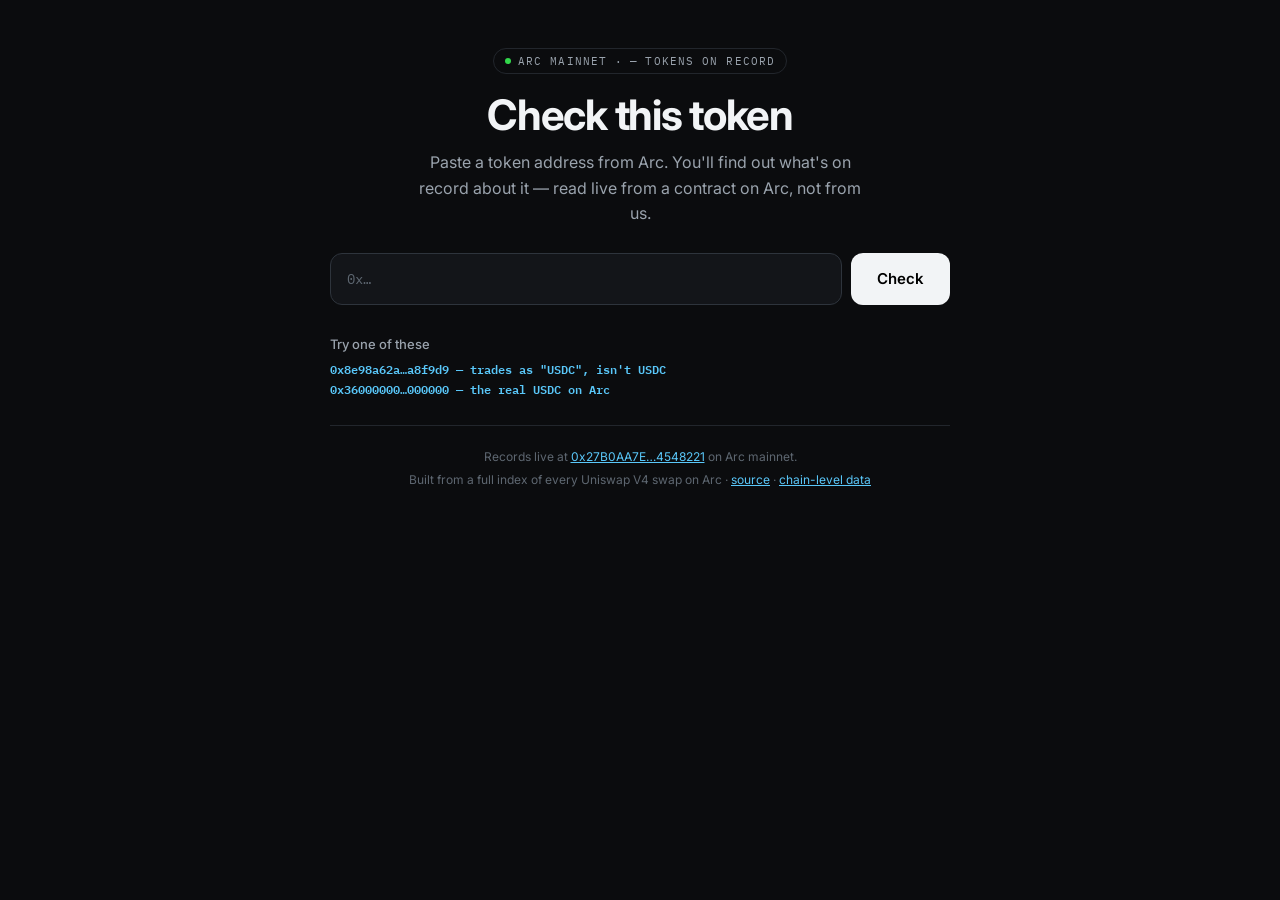
==== check/index.html @ 6b4c8bb5 "Add the checker as its own product, separate from the dashboard The dashboard is research: a census," ====
<!doctype html>
<html lang="en">
<head>
<meta charset="utf-8">
<meta name="viewport" content="width=device-width,initial-scale=1,viewport-fit=cover">
<title>Check This Token</title>
<meta name="description" content="Paste a token address from Arc. Find out what's on record about it before you trade.">
<link rel="preconnect" href="https://fonts.googleapis.com">
<link rel="preconnect" href="https://fonts.gstatic.com" crossorigin>
<link rel="stylesheet" href="https://fonts.googleapis.com/css2?family=Inter:wght@400;500;600;700&family=IBM+Plex+Mono:wght@400;500&display=swap">
<style>
  :root{
    --bg:#0b0c0e; --card:#131519; --line:#22262c; --edge:#2e343c;
    --ink:#f2f4f6; --dim:#9aa3ad; --faint:#5e6771;
    --red:#ff5f56; --amber:#ffb340; --green:#32d74b; --blue:#5ac8fa;
    --sans:Inter,system-ui,-apple-system,"Segoe UI",sans-serif;
    --mono:"IBM Plex Mono",ui-monospace,SFMono-Regular,Menlo,monospace;
  }
  *{box-sizing:border-box}
  html,body{margin:0;background:var(--bg);color:var(--ink);font-family:var(--sans)}
  body{min-height:100vh;padding:0 16px 64px;padding-top:calc(48px + env(safe-area-inset-top,0px));
       -webkit-font-smoothing:antialiased;display:flex;flex-direction:column;align-items:center}
  a{color:var(--blue)}

  .wrap{width:100%;max-width:620px;display:flex;flex-direction:column;gap:26px}

  header{text-align:center}
  .badge{display:inline-flex;align-items:center;gap:7px;font-family:var(--mono);font-size:11px;
         letter-spacing:.1em;color:var(--dim);border:1px solid var(--line);padding:5px 11px;border-radius:999px}
  .dot{width:6px;height:6px;border-radius:50%;background:var(--green)}
  h1{font-size:clamp(30px,7vw,42px);font-weight:700;letter-spacing:-.03em;margin:18px 0 0;line-height:1.1}
  .sub{color:var(--dim);font-size:16px;line-height:1.6;margin:12px auto 0;max-width:46ch}

  form{display:flex;gap:9px;flex-wrap:wrap}
  input{
    flex:1;min-width:0;background:var(--card);border:1px solid var(--edge);color:var(--ink);
    font-family:var(--mono);font-size:14px;padding:16px 16px;border-radius:12px;
  }
  input::placeholder{color:var(--faint)}
  input:focus{outline:none;border-color:var(--blue)}
  button{
    background:var(--ink);color:#000;border:0;font-family:var(--sans);font-weight:600;
    font-size:15px;padding:16px 26px;border-radius:12px;cursor:pointer;
  }
  button:hover{opacity:.88}
  button:disabled{opacity:.45;cursor:default}

  .out{display:none}
  .out.show{display:block}
  .card{background:var(--card);border:1px solid var(--line);border-radius:14px;padding:22px;
        border-left:4px solid var(--line)}
  .card.bad{border-left-color:var(--red)}
  .card.clean{border-left-color:var(--green)}
  .card.err{border-left-color:var(--amber)}
  .headline{font-size:21px;font-weight:700;letter-spacing:-.02em;display:flex;align-items:center;gap:10px}
  .card.bad .headline{color:var(--red)}
  .card.clean .headline{color:var(--green)}
  .card.err .headline{color:var(--amber)}
  ul{margin:16px 0 0;padding:0;list-style:none;display:flex;flex-direction:column;gap:10px}
  li{display:flex;gap:11px;font-size:15px;line-height:1.5}
  li::before{content:"";flex:none;width:6px;height:6px;border-radius:50%;background:var(--red);margin-top:8px}

  .facts{margin-top:18px;padding-top:16px;border-top:1px solid var(--line);
         display:grid;grid-template-columns:repeat(auto-fit,minmax(110px,1fr));gap:14px}
  .fact .v{font-family:var(--mono);font-size:17px;font-weight:500}
  .fact .k{font-size:11px;color:var(--faint);margin-top:3px}
  .note{margin-top:16px;font-size:13px;color:var(--faint);line-height:1.65}
  .addr{font-family:var(--mono);font-size:12px;color:var(--dim);word-break:break-all;margin-top:14px}

  .examples{font-size:13px;color:var(--faint);line-height:2}
  .examples b{color:var(--dim);font-weight:500;display:block;margin-bottom:2px}
  .ex{font-family:var(--mono);font-size:12px;color:var(--blue);cursor:pointer;background:none;
      border:0;padding:0;display:block;text-align:left}
  .ex:hover{text-decoration:underline}

  footer{font-size:12px;color:var(--faint);line-height:1.9;text-align:center;border-top:1px solid var(--line);padding-top:20px}
</style>
</head>
<body>
<div class="wrap">

  <header>
    <span class="badge"><span class="dot"></span> ARC MAINNET · <span id="cnt">…</span> TOKENS ON RECORD</span>
    <h1>Check this token</h1>
    <p class="sub">Paste a token address from Arc. You'll find out what's on record about it — read live from a contract on Arc, not from us.</p>
  </header>

  <form id="f">
    <input id="a" spellcheck="false" autocomplete="off" placeholder="0x…" aria-label="token address">
    <button id="go" type="submit">Check</button>
  </form>

  <div class="out" id="out"></div>

  <div class="examples">
    <b>Try one of these</b>
    <button class="ex" data-a="0x8e98a62a995a50eca9979bfa016f91bf36a8f9d9">0x8e98a62a…a8f9d9 — trades as "USDC", isn't USDC</button>
    <button class="ex" data-a="0x3600000000000000000000000000000000000000">0x36000000…000000 — the real USDC on Arc</button>
  </div>

  <footer>
    Records live at <a href="https://explorer.arc.io/address/0x27B0AA7E1824d4561c02363bf1c3Ac47e4548221" target="_blank" rel="noopener">0x27B0AA7E…4548221</a> on Arc mainnet.<br>
    Built from a full index of every Uniswap V4 swap on Arc ·
    <a href="https://github.com/Clintobi/arc-exit-liquidity" target="_blank" rel="noopener">source</a> ·
    <a href="https://arc-exit-liquidity.vercel.app" target="_blank" rel="noopener">chain-level data</a>
  </footer>
</div>

<script>
const RPC = "https://rpc.mainnet.arc.io";
const REGISTRY = "0x27B0AA7E1824d4561c02363bf1c3Ac47e4548221";
const SEL_RECORD = "0x617fba04";   // getRecord(address)
const SEL_COUNT  = "0x5d214e01";   // flaggedCount()

const pad = a => a.toLowerCase().replace(/^0x/,"").padStart(64,"0");
const words = h => (h.slice(2).match(/.{64}/g) || []);
const num = w => Number(BigInt("0x"+w));

async function call(data){
  const r = await fetch(RPC,{method:"POST",headers:{"content-type":"application/json"},
    body:JSON.stringify({jsonrpc:"2.0",id:1,method:"eth_call",params:[{to:REGISTRY,data},"latest"]})});
  const j = await r.json();
  if(j.error) throw new Error(j.error.message);
  return j.result;
}

// Worded as facts about the token, because that is what the registry holds.
const FINDINGS = [
  [1,  "It trades under the symbol “USDC”, but its contract is not USDC. On Arc, USDC is the gas token."],
  [2,  "The pool where most of its trading happens charges a fee of 50% or more. Selling out costs most of what you put in."],
  [4,  "Only one wallet has ever traded it. There is nobody else on the other side."],
  [8,  "A pool exists for it, but no trade has ever settled there."],
  [16, "Its fee is set per swap by a hook contract, so no fixed rate can be quoted in advance."],
];

const out = document.getElementById("out");

function render(html, kind){
  out.className = "out show";
  out.innerHTML = `<div class="card ${kind}">${html}</div>`;
}

async function check(addr){
  if(!/^0x[a-fA-F0-9]{40}$/.test(addr)){
    render(`<div class="headline">That isn't an address</div>
      <div class="note">A token address is 42 characters and starts with 0x.</div>`, "err");
    return;
  }
  render(`<div class="headline">Reading Arc…</div>`, "");
  try{
    const w = words(await call(SEL_RECORD + pad(addr)));
    const [flags, pools, traders, maxFee, blockSeen] = w.slice(0,5).map(num);

    if(!flags){
      render(`<div class="headline">Nothing on record</div>
        <div class="note">None of the checks in this registry fired for this token.
        That is not the same as safe — it means no symbol collision with USDC, no
        50%+ fee, and no single-wallet pool was found. Everything else is still on you.</div>
        <div class="addr">${addr}</div>`, "clean");
      return;
    }
    const hits = FINDINGS.filter(([b]) => flags & b).map(([,t]) => t);
    render(`
      <div class="headline">${hits.length} finding${hits.length>1?"s":""}</div>
      <ul>${hits.map(h => `<li>${h}</li>`).join("")}</ul>
      <div class="facts">
        <div class="fact"><div class="v">${pools.toLocaleString()}</div><div class="k">POOLS</div></div>
        <div class="fact"><div class="v">${traders.toLocaleString()}</div><div class="k">WALLETS EVER</div></div>
        <div class="fact"><div class="v">${(maxFee/1e4).toFixed(2)}%</div><div class="k">HIGHEST FEE</div></div>
        <div class="fact"><div class="v">${blockSeen.toLocaleString()}</div><div class="k">AS OF BLOCK</div></div>
      </div>
      <div class="note">These are statements of fact about the token and its pools, read from
      the registry on Arc. They are not an accusation, and the numbers are there so you can
      check them yourself.</div>
      <div class="addr">${addr}</div>`, "bad");
  }catch(e){
    render(`<div class="headline">Couldn't reach Arc</div>
      <div class="note">${String(e.message || e).slice(0,140)}</div>`, "err");
  }
}

document.getElementById("f").addEventListener("submit", e => {
  e.preventDefault();
  check(document.getElementById("a").value.trim());
});
document.querySelectorAll(".ex").forEach(b => b.addEventListener("click", () => {
  document.getElementById("a").value = b.dataset.a;
  check(b.dataset.a);
}));

call(SEL_COUNT)
  .then(r => document.getElementById("cnt").textContent = Number(BigInt(r)).toLocaleString())
  .catch(() => document.getElementById("cnt").textContent = "—");
</script>
</body>
</html>
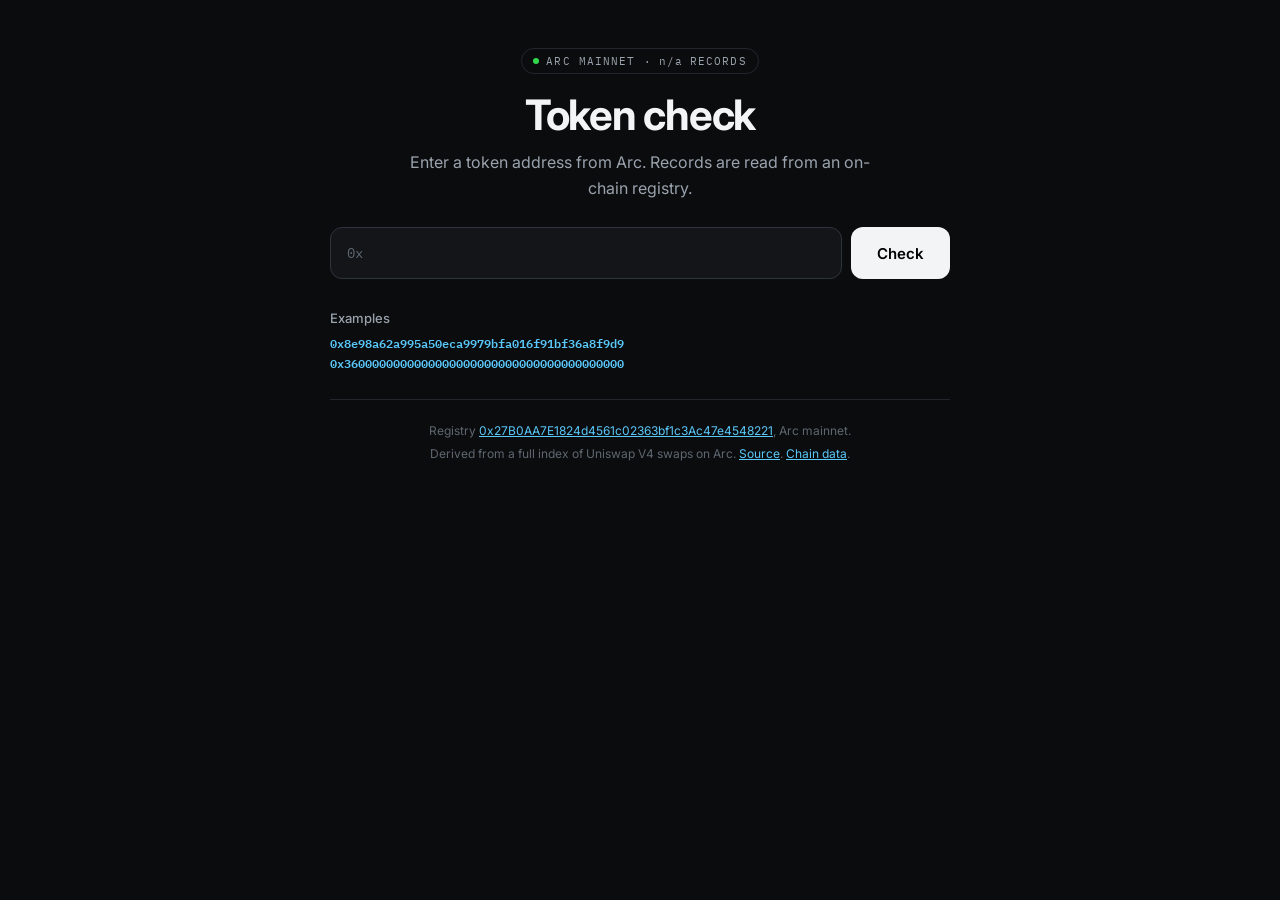
==== commit 2ac56b16: "Tighten checker copy Cut the explanatory padding and the em dashes. Findings read as short declarati" ====
--- a/check/index.html
+++ b/check/index.html
@@ -3,8 +3,8 @@
 <head>
 <meta charset="utf-8">
 <meta name="viewport" content="width=device-width,initial-scale=1,viewport-fit=cover">
-<title>Check This Token</title>
-<meta name="description" content="Paste a token address from Arc. Find out what's on record about it before you trade.">
+<title>Arc Token Check</title>
+<meta name="description" content="Token records from Arc mainnet, read from an on-chain registry.">
 <link rel="preconnect" href="https://fonts.googleapis.com">
 <link rel="preconnect" href="https://fonts.gstatic.com" crossorigin>
 <link rel="stylesheet" href="https://fonts.googleapis.com/css2?family=Inter:wght@400;500;600;700&family=IBM+Plex+Mono:wght@400;500&display=swap">
@@ -80,29 +80,29 @@
 <div class="wrap">
 
   <header>
-    <span class="badge"><span class="dot"></span> ARC MAINNET · <span id="cnt">…</span> TOKENS ON RECORD</span>
-    <h1>Check this token</h1>
-    <p class="sub">Paste a token address from Arc. You'll find out what's on record about it — read live from a contract on Arc, not from us.</p>
+    <span class="badge"><span class="dot"></span> ARC MAINNET · <span id="cnt">...</span> RECORDS</span>
+    <h1>Token check</h1>
+    <p class="sub">Enter a token address from Arc. Records are read from an on-chain registry.</p>
   </header>
 
   <form id="f">
-    <input id="a" spellcheck="false" autocomplete="off" placeholder="0x…" aria-label="token address">
+    <input id="a" spellcheck="false" autocomplete="off" placeholder="0x" aria-label="token address">
     <button id="go" type="submit">Check</button>
   </form>
 
   <div class="out" id="out"></div>
 
   <div class="examples">
-    <b>Try one of these</b>
-    <button class="ex" data-a="0x8e98a62a995a50eca9979bfa016f91bf36a8f9d9">0x8e98a62a…a8f9d9 — trades as "USDC", isn't USDC</button>
-    <button class="ex" data-a="0x3600000000000000000000000000000000000000">0x36000000…000000 — the real USDC on Arc</button>
+    <b>Examples</b>
+    <button class="ex" data-a="0x8e98a62a995a50eca9979bfa016f91bf36a8f9d9">0x8e98a62a995a50eca9979bfa016f91bf36a8f9d9</button>
+    <button class="ex" data-a="0x3600000000000000000000000000000000000000">0x3600000000000000000000000000000000000000</button>
   </div>
 
   <footer>
-    Records live at <a href="https://explorer.arc.io/address/0x27B0AA7E1824d4561c02363bf1c3Ac47e4548221" target="_blank" rel="noopener">0x27B0AA7E…4548221</a> on Arc mainnet.<br>
-    Built from a full index of every Uniswap V4 swap on Arc ·
-    <a href="https://github.com/Clintobi/arc-exit-liquidity" target="_blank" rel="noopener">source</a> ·
-    <a href="https://arc-exit-liquidity.vercel.app" target="_blank" rel="noopener">chain-level data</a>
+    Registry <a href="https://explorer.arc.io/address/0x27B0AA7E1824d4561c02363bf1c3Ac47e4548221" target="_blank" rel="noopener">0x27B0AA7E1824d4561c02363bf1c3Ac47e4548221</a>, Arc mainnet.<br>
+    Derived from a full index of Uniswap V4 swaps on Arc.
+    <a href="https://github.com/Clintobi/arc-exit-liquidity" target="_blank" rel="noopener">Source</a>.
+    <a href="https://arc-exit-liquidity.vercel.app" target="_blank" rel="noopener">Chain data</a>.
   </footer>
 </div>
 
@@ -126,11 +126,11 @@
 
 // Worded as facts about the token, because that is what the registry holds.
 const FINDINGS = [
-  [1,  "It trades under the symbol “USDC”, but its contract is not USDC. On Arc, USDC is the gas token."],
-  [2,  "The pool where most of its trading happens charges a fee of 50% or more. Selling out costs most of what you put in."],
-  [4,  "Only one wallet has ever traded it. There is nobody else on the other side."],
-  [8,  "A pool exists for it, but no trade has ever settled there."],
-  [16, "Its fee is set per swap by a hook contract, so no fixed rate can be quoted in advance."],
+  [1,  "Trades under the symbol USDC. Its contract is not USDC. USDC is the gas token on Arc."],
+  [2,  "The pool carrying most of its volume charges a fee of 50 percent or more."],
+  [4,  "One wallet accounts for every trade on record."],
+  [8,  "A pool exists. No trade has settled in it."],
+  [16, "Fee is set per swap by a hook contract. No fixed rate applies."],
 ];
 
 const out = document.getElementById("out");
@@ -142,39 +142,39 @@
 
 async function check(addr){
   if(!/^0x[a-fA-F0-9]{40}$/.test(addr)){
-    render(`<div class="headline">That isn't an address</div>
-      <div class="note">A token address is 42 characters and starts with 0x.</div>`, "err");
+    render(`<div class="headline">Not an address</div>
+      <div class="note">Expected 42 characters beginning 0x.</div>`, "err");
     return;
   }
-  render(`<div class="headline">Reading Arc…</div>`, "");
+  render(`<div class="headline">Reading</div>`, "");
   try{
     const w = words(await call(SEL_RECORD + pad(addr)));
     const [flags, pools, traders, maxFee, blockSeen] = w.slice(0,5).map(num);
 
     if(!flags){
-      render(`<div class="headline">Nothing on record</div>
-        <div class="note">None of the checks in this registry fired for this token.
-        That is not the same as safe — it means no symbol collision with USDC, no
-        50%+ fee, and no single-wallet pool was found. Everything else is still on you.</div>
+      render(`<div class="headline">No records</div>
+        <div class="note">No check in this registry returned a result for this token.
+        That is not a safety assessment. It means no USDC symbol collision, no fee at or
+        above 50 percent, and no single wallet pool was found. Nothing else was tested.</div>
         <div class="addr">${addr}</div>`, "clean");
       return;
     }
     const hits = FINDINGS.filter(([b]) => flags & b).map(([,t]) => t);
     render(`
-      <div class="headline">${hits.length} finding${hits.length>1?"s":""}</div>
+      <div class="headline">${hits.length} record${hits.length>1?"s":""}</div>
       <ul>${hits.map(h => `<li>${h}</li>`).join("")}</ul>
       <div class="facts">
         <div class="fact"><div class="v">${pools.toLocaleString()}</div><div class="k">POOLS</div></div>
-        <div class="fact"><div class="v">${traders.toLocaleString()}</div><div class="k">WALLETS EVER</div></div>
-        <div class="fact"><div class="v">${(maxFee/1e4).toFixed(2)}%</div><div class="k">HIGHEST FEE</div></div>
-        <div class="fact"><div class="v">${blockSeen.toLocaleString()}</div><div class="k">AS OF BLOCK</div></div>
+        <div class="fact"><div class="v">${traders.toLocaleString()}</div><div class="k">WALLETS</div></div>
+        <div class="fact"><div class="v">${(maxFee/1e4).toFixed(2)}%</div><div class="k">MAX FEE</div></div>
+        <div class="fact"><div class="v">${blockSeen.toLocaleString()}</div><div class="k">BLOCK</div></div>
       </div>
-      <div class="note">These are statements of fact about the token and its pools, read from
-      the registry on Arc. They are not an accusation, and the numbers are there so you can
-      check them yourself.</div>
+      <div class="note">Observations about the token and its pools, read from the registry on
+      Arc. Not an assessment of intent. The figures are included so they can be verified
+      independently.</div>
       <div class="addr">${addr}</div>`, "bad");
   }catch(e){
-    render(`<div class="headline">Couldn't reach Arc</div>
+    render(`<div class="headline">Arc unreachable</div>
       <div class="note">${String(e.message || e).slice(0,140)}</div>`, "err");
   }
 }
@@ -190,7 +190,7 @@
 
 call(SEL_COUNT)
   .then(r => document.getElementById("cnt").textContent = Number(BigInt(r)).toLocaleString())
-  .catch(() => document.getElementById("cnt").textContent = "—");
+  .catch(() => document.getElementById("cnt").textContent = "n/a");
 </script>
 </body>
 </html>
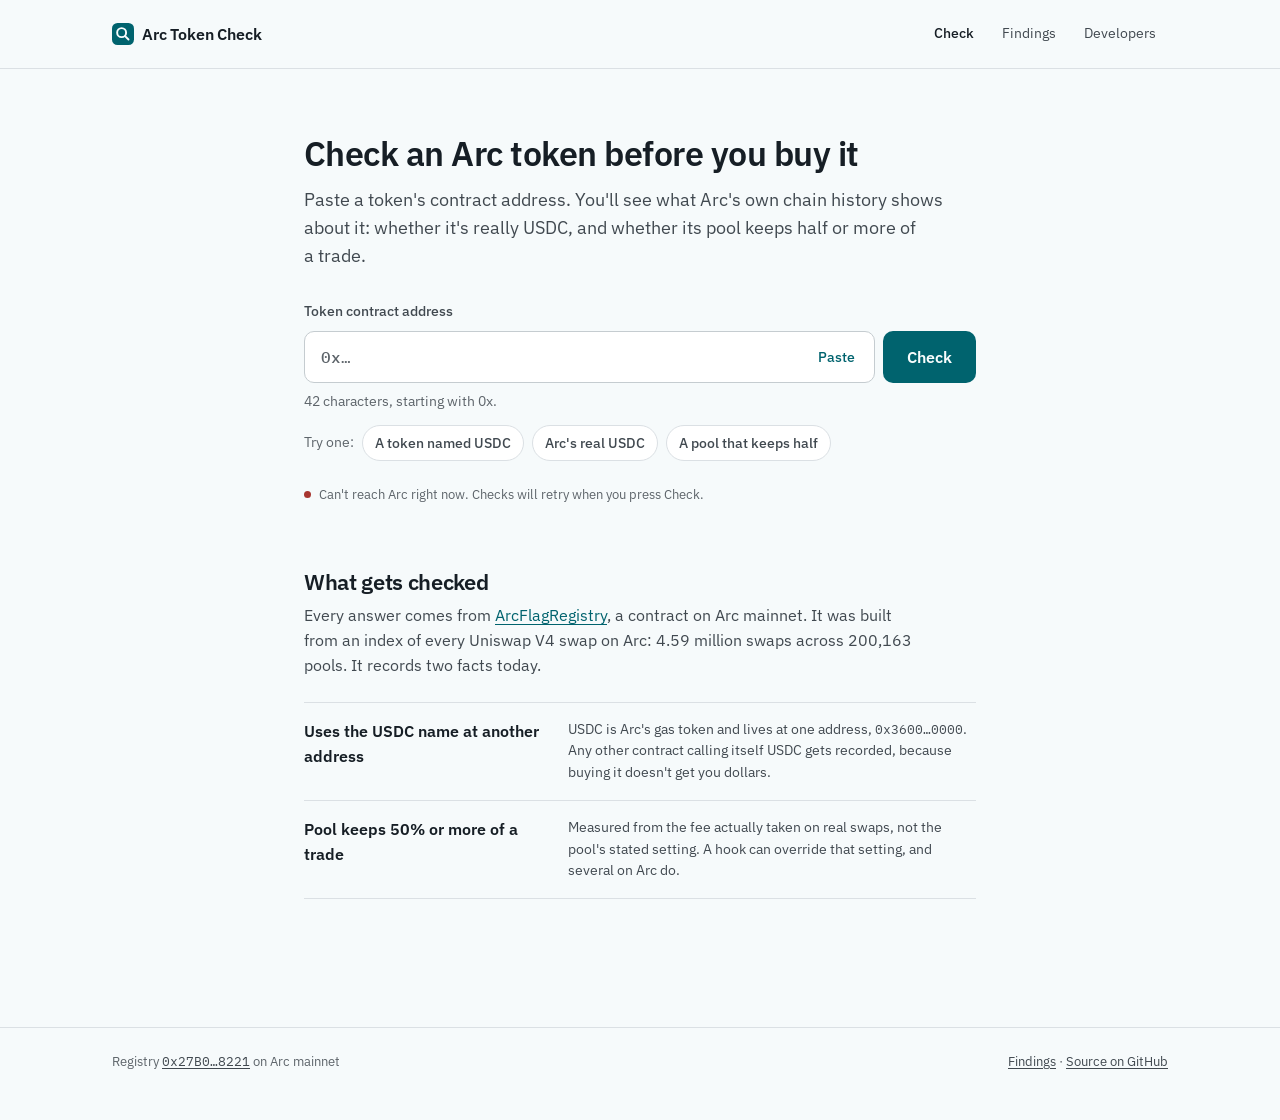
==== commit d67fe88e: "Rebuild Arc Token Check: verdict-first checker and Findings page Check page reads ArcFlagRegistry an" ====
--- a/check/index.html
+++ b/check/index.html
@@ -4,193 +4,88 @@
 <meta charset="utf-8">
 <meta name="viewport" content="width=device-width,initial-scale=1,viewport-fit=cover">
 <title>Arc Token Check</title>
-<meta name="description" content="Token records from Arc mainnet, read from an on-chain registry.">
+<meta name="description" content="Paste an Arc token address and see what the chain record shows before you buy: whether it's really USDC, and whether its pool keeps half or more of a trade.">
+<meta name="theme-color" content="#f7f9fa" media="(prefers-color-scheme: light)">
+<meta name="theme-color" content="#14181d" media="(prefers-color-scheme: dark)">
+<meta property="og:title" content="Arc Token Check">
+<meta property="og:description" content="Check an Arc token before you buy it. Read from an on-chain registry built from every Uniswap swap on Arc.">
+<link rel="icon" href="data:image/svg+xml,%3Csvg xmlns='http://www.w3.org/2000/svg' viewBox='0 0 32 32'%3E%3Crect width='32' height='32' rx='8' fill='%23165e66'/%3E%3Ccircle cx='14' cy='14' r='6.5' fill='none' stroke='white' stroke-width='2.8'/%3E%3Cpath d='M19 19l5 5' stroke='white' stroke-width='2.8' stroke-linecap='round'/%3E%3C/svg%3E">
 <link rel="preconnect" href="https://fonts.googleapis.com">
 <link rel="preconnect" href="https://fonts.gstatic.com" crossorigin>
-<link rel="stylesheet" href="https://fonts.googleapis.com/css2?family=Inter:wght@400;500;600;700&family=IBM+Plex+Mono:wght@400;500&display=swap">
-<style>
-  :root{
-    --bg:#0b0c0e; --card:#131519; --line:#22262c; --edge:#2e343c;
-    --ink:#f2f4f6; --dim:#9aa3ad; --faint:#5e6771;
-    --red:#ff5f56; --amber:#ffb340; --green:#32d74b; --blue:#5ac8fa;
-    --sans:Inter,system-ui,-apple-system,"Segoe UI",sans-serif;
-    --mono:"IBM Plex Mono",ui-monospace,SFMono-Regular,Menlo,monospace;
-  }
-  *{box-sizing:border-box}
-  html,body{margin:0;background:var(--bg);color:var(--ink);font-family:var(--sans)}
-  body{min-height:100vh;padding:0 16px 64px;padding-top:calc(48px + env(safe-area-inset-top,0px));
-       -webkit-font-smoothing:antialiased;display:flex;flex-direction:column;align-items:center}
-  a{color:var(--blue)}
-
-  .wrap{width:100%;max-width:620px;display:flex;flex-direction:column;gap:26px}
-
-  header{text-align:center}
-  .badge{display:inline-flex;align-items:center;gap:7px;font-family:var(--mono);font-size:11px;
-         letter-spacing:.1em;color:var(--dim);border:1px solid var(--line);padding:5px 11px;border-radius:999px}
-  .dot{width:6px;height:6px;border-radius:50%;background:var(--green)}
-  h1{font-size:clamp(30px,7vw,42px);font-weight:700;letter-spacing:-.03em;margin:18px 0 0;line-height:1.1}
-  .sub{color:var(--dim);font-size:16px;line-height:1.6;margin:12px auto 0;max-width:46ch}
-
-  form{display:flex;gap:9px;flex-wrap:wrap}
-  input{
-    flex:1;min-width:0;background:var(--card);border:1px solid var(--edge);color:var(--ink);
-    font-family:var(--mono);font-size:14px;padding:16px 16px;border-radius:12px;
-  }
-  input::placeholder{color:var(--faint)}
-  input:focus{outline:none;border-color:var(--blue)}
-  button{
-    background:var(--ink);color:#000;border:0;font-family:var(--sans);font-weight:600;
-    font-size:15px;padding:16px 26px;border-radius:12px;cursor:pointer;
-  }
-  button:hover{opacity:.88}
-  button:disabled{opacity:.45;cursor:default}
-
-  .out{display:none}
-  .out.show{display:block}
-  .card{background:var(--card);border:1px solid var(--line);border-radius:14px;padding:22px;
-        border-left:4px solid var(--line)}
-  .card.bad{border-left-color:var(--red)}
-  .card.clean{border-left-color:var(--green)}
-  .card.err{border-left-color:var(--amber)}
-  .headline{font-size:21px;font-weight:700;letter-spacing:-.02em;display:flex;align-items:center;gap:10px}
-  .card.bad .headline{color:var(--red)}
-  .card.clean .headline{color:var(--green)}
-  .card.err .headline{color:var(--amber)}
-  ul{margin:16px 0 0;padding:0;list-style:none;display:flex;flex-direction:column;gap:10px}
-  li{display:flex;gap:11px;font-size:15px;line-height:1.5}
-  li::before{content:"";flex:none;width:6px;height:6px;border-radius:50%;background:var(--red);margin-top:8px}
-
-  .facts{margin-top:18px;padding-top:16px;border-top:1px solid var(--line);
-         display:grid;grid-template-columns:repeat(auto-fit,minmax(110px,1fr));gap:14px}
-  .fact .v{font-family:var(--mono);font-size:17px;font-weight:500}
-  .fact .k{font-size:11px;color:var(--faint);margin-top:3px}
-  .note{margin-top:16px;font-size:13px;color:var(--faint);line-height:1.65}
-  .addr{font-family:var(--mono);font-size:12px;color:var(--dim);word-break:break-all;margin-top:14px}
-
-  .examples{font-size:13px;color:var(--faint);line-height:2}
-  .examples b{color:var(--dim);font-weight:500;display:block;margin-bottom:2px}
-  .ex{font-family:var(--mono);font-size:12px;color:var(--blue);cursor:pointer;background:none;
-      border:0;padding:0;display:block;text-align:left}
-  .ex:hover{text-decoration:underline}
-
-  footer{font-size:12px;color:var(--faint);line-height:1.9;text-align:center;border-top:1px solid var(--line);padding-top:20px}
-</style>
+<link rel="stylesheet" href="https://fonts.googleapis.com/css2?family=IBM+Plex+Mono:wght@400;500&family=IBM+Plex+Sans:wght@400;500;600&display=swap">
+<link rel="preconnect" href="https://rpc.mainnet.arc.io" crossorigin>
+<link rel="stylesheet" href="styles.css">
 </head>
 <body>
-<div class="wrap">
+<a class="skip" href="#main">Skip to the check</a>
 
-  <header>
-    <span class="badge"><span class="dot"></span> ARC MAINNET · <span id="cnt">...</span> RECORDS</span>
-    <h1>Token check</h1>
-    <p class="sub">Enter a token address from Arc. Records are read from an on-chain registry.</p>
-  </header>
+<header class="bar">
+  <div class="bar-inner">
+    <a class="brand" href="./" aria-label="Arc Token Check, home">
+      <svg width="22" height="22" viewBox="0 0 32 32" aria-hidden="true"><rect width="32" height="32" rx="8" fill="var(--accent)"/><circle cx="14" cy="14" r="6.5" fill="none" stroke="var(--accent-ink)" stroke-width="2.8"/><path d="M19 19l5 5" stroke="var(--accent-ink)" stroke-width="2.8" stroke-linecap="round"/></svg>
+      Arc Token Check
+    </a>
+    <nav class="nav" aria-label="Main">
+      <a href="./" aria-current="page">Check</a>
+      <a href="findings.html">Findings</a>
+      <a class="nav-opt" href="findings.html#developers">Developers</a>
+    </nav>
+  </div>
+</header>
 
-  <form id="f">
-    <input id="a" spellcheck="false" autocomplete="off" placeholder="0x" aria-label="token address">
-    <button id="go" type="submit">Check</button>
+<main id="main" class="page">
+  <h1>Check an Arc token before you buy it</h1>
+  <p class="lede">Paste a token's contract address. You'll see what Arc's own chain history shows about it: whether it's really USDC, and whether its pool keeps half or more of a trade.</p>
+
+  <form class="check" id="form" novalidate>
+    <label for="addr">Token contract address</label>
+    <div class="field-row">
+      <div class="field">
+        <input id="addr" name="a" type="text" inputmode="text" autocomplete="off" autocapitalize="off" spellcheck="false"
+               placeholder="0x…" aria-describedby="addr-msg" maxlength="66">
+        <button class="paste" id="paste" type="button" hidden>Paste</button>
+      </div>
+      <button class="btn" id="go" type="submit">Check</button>
+    </div>
+    <p class="field-msg" id="addr-msg" aria-live="polite">42 characters, starting with 0x.</p>
   </form>
 
-  <div class="out" id="out"></div>
-
-  <div class="examples">
-    <b>Examples</b>
-    <button class="ex" data-a="0x8e98a62a995a50eca9979bfa016f91bf36a8f9d9">0x8e98a62a995a50eca9979bfa016f91bf36a8f9d9</button>
-    <button class="ex" data-a="0x3600000000000000000000000000000000000000">0x3600000000000000000000000000000000000000</button>
+  <div class="try" id="try" aria-label="Example addresses">
+    <span>Try one:</span>
+    <button class="chip" type="button" data-a="0xb67f50fde86e09b5da963c4251cbd4788b151ed5">A token named USDC</button>
+    <button class="chip" type="button" data-a="0x3600000000000000000000000000000000000000">Arc's real USDC</button>
+    <button class="chip" type="button" id="try-fee" hidden>A pool that keeps half</button>
   </div>
 
-  <footer>
-    Registry <a href="https://explorer.arc.io/address/0x27B0AA7E1824d4561c02363bf1c3Ac47e4548221" target="_blank" rel="noopener">0x27B0AA7E1824d4561c02363bf1c3Ac47e4548221</a>, Arc mainnet.<br>
-    Derived from a full index of Uniswap V4 swaps on Arc.
-    <a href="https://github.com/Clintobi/arc-exit-liquidity" target="_blank" rel="noopener">Source</a>.
-    <a href="https://arc-exit-liquidity.vercel.app" target="_blank" rel="noopener">Chain data</a>.
-  </footer>
-</div>
+  <p class="status" id="status"><span class="dot" aria-hidden="true"></span><span id="status-text">Connecting to Arc mainnet…</span></p>
 
-<script>
-const RPC = "https://rpc.mainnet.arc.io";
-const REGISTRY = "0x27B0AA7E1824d4561c02363bf1c3Ac47e4548221";
-const SEL_RECORD = "0x617fba04";   // getRecord(address)
-const SEL_COUNT  = "0x5d214e01";   // flaggedCount()
+  <section class="result" id="result" aria-label="Result"></section>
+  <p class="visually-hidden" id="announce" aria-live="polite"></p>
 
-const pad = a => a.toLowerCase().replace(/^0x/,"").padStart(64,"0");
-const words = h => (h.slice(2).match(/.{64}/g) || []);
-const num = w => Number(BigInt("0x"+w));
+  <section class="section" aria-labelledby="checks-h">
+    <h2 id="checks-h">What gets checked</h2>
+    <p>Every answer comes from <a href="findings.html#developers">ArcFlagRegistry</a>, a contract on Arc mainnet. It was built from an index of every Uniswap V4 swap on Arc: 4.59 million swaps across 200,163 pools. It records two facts today.</p>
+    <dl class="checks">
+      <div>
+        <dt>Uses the USDC name at another address</dt>
+        <dd>USDC is Arc's gas token and lives at one address, <code>0x3600…0000</code>. Any other contract calling itself USDC gets recorded, because buying it doesn't get you dollars.</dd>
+      </div>
+      <div>
+        <dt>Pool keeps 50% or more of a trade</dt>
+        <dd>Measured from the fee actually taken on real swaps, not the pool's stated setting. A hook can override that setting, and several on Arc do.</dd>
+      </div>
+    </dl>
+  </section>
+</main>
 
-async function call(data){
-  const r = await fetch(RPC,{method:"POST",headers:{"content-type":"application/json"},
-    body:JSON.stringify({jsonrpc:"2.0",id:1,method:"eth_call",params:[{to:REGISTRY,data},"latest"]})});
-  const j = await r.json();
-  if(j.error) throw new Error(j.error.message);
-  return j.result;
-}
+<footer class="foot">
+  <div class="foot-inner">
+    <span>Registry <a class="mono" href="https://explorer.arc.io/address/0x27B0AA7E1824d4561c02363bf1c3Ac47e4548221" target="_blank" rel="noopener">0x27B0…8221</a> on Arc mainnet</span>
+    <span><a href="findings.html">Findings</a> · <a href="https://github.com/Clintobi/arc-exit-liquidity" target="_blank" rel="noopener">Source on GitHub</a></span>
+  </div>
+</footer>
 
-// Worded as facts about the token, because that is what the registry holds.
-const FINDINGS = [
-  [1,  "Trades under the symbol USDC. Its contract is not USDC. USDC is the gas token on Arc."],
-  [2,  "The pool carrying most of its volume charges a fee of 50 percent or more."],
-  [4,  "One wallet accounts for every trade on record."],
-  [8,  "A pool exists. No trade has settled in it."],
-  [16, "Fee is set per swap by a hook contract. No fixed rate applies."],
-];
-
-const out = document.getElementById("out");
-
-function render(html, kind){
-  out.className = "out show";
-  out.innerHTML = `<div class="card ${kind}">${html}</div>`;
-}
-
-async function check(addr){
-  if(!/^0x[a-fA-F0-9]{40}$/.test(addr)){
-    render(`<div class="headline">Not an address</div>
-      <div class="note">Expected 42 characters beginning 0x.</div>`, "err");
-    return;
-  }
-  render(`<div class="headline">Reading</div>`, "");
-  try{
-    const w = words(await call(SEL_RECORD + pad(addr)));
-    const [flags, pools, traders, maxFee, blockSeen] = w.slice(0,5).map(num);
-
-    if(!flags){
-      render(`<div class="headline">No records</div>
-        <div class="note">No check in this registry returned a result for this token.
-        That is not a safety assessment. It means no USDC symbol collision, no fee at or
-        above 50 percent, and no single wallet pool was found. Nothing else was tested.</div>
-        <div class="addr">${addr}</div>`, "clean");
-      return;
-    }
-    const hits = FINDINGS.filter(([b]) => flags & b).map(([,t]) => t);
-    render(`
-      <div class="headline">${hits.length} record${hits.length>1?"s":""}</div>
-      <ul>${hits.map(h => `<li>${h}</li>`).join("")}</ul>
-      <div class="facts">
-        <div class="fact"><div class="v">${pools.toLocaleString()}</div><div class="k">POOLS</div></div>
-        <div class="fact"><div class="v">${traders.toLocaleString()}</div><div class="k">WALLETS</div></div>
-        <div class="fact"><div class="v">${(maxFee/1e4).toFixed(2)}%</div><div class="k">MAX FEE</div></div>
-        <div class="fact"><div class="v">${blockSeen.toLocaleString()}</div><div class="k">BLOCK</div></div>
-      </div>
-      <div class="note">Observations about the token and its pools, read from the registry on
-      Arc. Not an assessment of intent. The figures are included so they can be verified
-      independently.</div>
-      <div class="addr">${addr}</div>`, "bad");
-  }catch(e){
-    render(`<div class="headline">Arc unreachable</div>
-      <div class="note">${String(e.message || e).slice(0,140)}</div>`, "err");
-  }
-}
-
-document.getElementById("f").addEventListener("submit", e => {
-  e.preventDefault();
-  check(document.getElementById("a").value.trim());
-});
-document.querySelectorAll(".ex").forEach(b => b.addEventListener("click", () => {
-  document.getElementById("a").value = b.dataset.a;
-  check(b.dataset.a);
-}));
-
-call(SEL_COUNT)
-  .then(r => document.getElementById("cnt").textContent = Number(BigInt(r)).toLocaleString())
-  .catch(() => document.getElementById("cnt").textContent = "n/a");
-</script>
+<div class="toast" id="toast" role="status" aria-live="polite"></div>
+<script src="app.js" type="module"></script>
 </body>
 </html>
--- a/check/styles.css
+++ b/check/styles.css
@@ -0,0 +1,741 @@
+/* Arc Token Check: shared styles
+   Scene: a trader on a phone in daylight, an address copied from a group chat,
+   wanting a calm, exact answer before tapping buy. Light by default, dark on request. */
+
+:root {
+  color-scheme: light dark;
+
+  --bg: oklch(0.982 0.004 230);
+  --sheet: oklch(1 0 0);
+  --sunk: oklch(0.962 0.005 230);
+  --line: oklch(0.905 0.007 235);
+  --line-strong: oklch(0.84 0.009 235);
+  --ink: oklch(0.23 0.018 245);
+  --ink-2: oklch(0.40 0.016 245);
+  --ink-3: oklch(0.50 0.013 245);
+
+  --accent: oklch(0.45 0.095 205);
+  --accent-hover: oklch(0.39 0.09 205);
+  --accent-ink: oklch(0.99 0.005 205);
+  --focus: oklch(0.58 0.12 205);
+
+  /* Verdict tones: serious, never alarm red */
+  --flag: oklch(0.48 0.12 48);
+  --flag-wash: oklch(0.965 0.025 65);
+  --flag-line: oklch(0.86 0.06 60);
+  --real: oklch(0.45 0.09 160);
+  --real-wash: oklch(0.962 0.025 160);
+  --real-line: oklch(0.85 0.05 160);
+  --none-wash: oklch(0.965 0.006 235);
+  --error: oklch(0.50 0.15 27);
+
+  --font: "IBM Plex Sans", system-ui, -apple-system, "Segoe UI", sans-serif;
+  --mono: "IBM Plex Mono", ui-monospace, SFMono-Regular, Menlo, monospace;
+
+  --t-xs: 0.8125rem;
+  --t-sm: 0.875rem;
+  --t-base: 1rem;
+  --t-md: 1.125rem;
+  --t-lg: 1.375rem;
+  --t-xl: 1.75rem;
+  --t-2xl: 2.125rem;
+
+  --s-1: 0.25rem;
+  --s-2: 0.5rem;
+  --s-3: 0.75rem;
+  --s-4: 1rem;
+  --s-5: 1.5rem;
+  --s-6: 2rem;
+  --s-7: 3rem;
+  --s-8: 4rem;
+  --s-9: 6rem;
+
+  --radius: 10px;
+  --radius-sm: 6px;
+  --shadow: 0 1px 2px oklch(0.25 0.02 245 / 0.06), 0 8px 24px -12px oklch(0.25 0.02 245 / 0.12);
+  --ease: cubic-bezier(0.22, 1, 0.36, 1);
+
+  --z-sticky: 10;
+  --z-toast: 40;
+}
+
+@media (prefers-color-scheme: dark) {
+  :root {
+    --bg: oklch(0.17 0.012 245);
+    --sheet: oklch(0.205 0.013 245);
+    --sunk: oklch(0.185 0.012 245);
+    --line: oklch(0.29 0.013 245);
+    --line-strong: oklch(0.36 0.014 245);
+    --ink: oklch(0.95 0.006 240);
+    --ink-2: oklch(0.80 0.01 240);
+    --ink-3: oklch(0.70 0.012 240);
+    --accent: oklch(0.78 0.10 200);
+    --accent-hover: oklch(0.84 0.09 200);
+    --accent-ink: oklch(0.18 0.02 220);
+    --focus: oklch(0.78 0.11 200);
+    --flag: oklch(0.82 0.11 62);
+    --flag-wash: oklch(0.25 0.035 55);
+    --flag-line: oklch(0.40 0.06 55);
+    --real: oklch(0.82 0.10 160);
+    --real-wash: oklch(0.24 0.035 160);
+    --real-line: oklch(0.40 0.06 160);
+    --none-wash: oklch(0.225 0.012 245);
+    --error: oklch(0.78 0.13 27);
+    --shadow: 0 1px 2px oklch(0 0 0 / 0.3), 0 12px 32px -16px oklch(0 0 0 / 0.6);
+  }
+}
+
+*, *::before, *::after { box-sizing: border-box; }
+
+html {
+  -webkit-text-size-adjust: 100%;
+  text-size-adjust: 100%;
+}
+
+body {
+  margin: 0;
+  background: var(--bg);
+  color: var(--ink);
+  font-family: var(--font);
+  font-size: var(--t-base);
+  line-height: 1.55;
+  -webkit-font-smoothing: antialiased;
+  font-kerning: normal;
+}
+
+h1, h2, h3 {
+  margin: 0;
+  line-height: 1.2;
+  text-wrap: balance;
+  font-weight: 600;
+  letter-spacing: -0.015em;
+}
+
+p { margin: 0; text-wrap: pretty; }
+
+a {
+  color: var(--accent);
+  text-decoration-thickness: 1px;
+  text-underline-offset: 0.18em;
+}
+a:hover { color: var(--accent-hover); }
+
+:focus-visible {
+  outline: 2px solid var(--focus);
+  outline-offset: 2px;
+  border-radius: 4px;
+}
+
+.mono { font-family: var(--mono); font-variant-ligatures: none; }
+.num { font-variant-numeric: tabular-nums; }
+
+.visually-hidden {
+  position: absolute !important;
+  width: 1px; height: 1px;
+  padding: 0; margin: -1px;
+  overflow: hidden; clip: rect(0 0 0 0);
+  white-space: nowrap; border: 0;
+}
+
+.skip {
+  position: absolute;
+  left: var(--s-4);
+  top: -3rem;
+  background: var(--sheet);
+  color: var(--ink);
+  padding: var(--s-2) var(--s-4);
+  border-radius: var(--radius-sm);
+  border: 1px solid var(--line-strong);
+  z-index: var(--z-toast);
+}
+.skip:focus { top: var(--s-3); }
+
+/* ---------- top bar ---------- */
+
+.bar {
+  position: sticky;
+  top: 0;
+  z-index: var(--z-sticky);
+  background: color-mix(in oklch, var(--bg) 88%, transparent);
+  backdrop-filter: saturate(1.4) blur(10px);
+  -webkit-backdrop-filter: saturate(1.4) blur(10px);
+  border-bottom: 1px solid var(--line);
+}
+.bar-inner {
+  max-width: 68rem;
+  margin: 0 auto;
+  padding: var(--s-3) var(--s-4);
+  display: flex;
+  align-items: center;
+  justify-content: space-between;
+  gap: var(--s-4);
+}
+.brand {
+  display: inline-flex;
+  align-items: center;
+  gap: var(--s-2);
+  color: var(--ink);
+  text-decoration: none;
+  font-weight: 600;
+  letter-spacing: -0.01em;
+  white-space: nowrap;
+}
+.brand:hover { color: var(--ink); }
+.brand svg { flex: none; }
+.nav {
+  display: flex;
+  gap: var(--s-1);
+}
+.nav a {
+  color: var(--ink-2);
+  text-decoration: none;
+  font-size: var(--t-sm);
+  padding: var(--s-2) var(--s-3);
+  border-radius: var(--radius-sm);
+  min-height: 44px;
+  display: inline-flex;
+  align-items: center;
+}
+.nav a:hover { color: var(--ink); background: var(--sunk); }
+.nav a[aria-current="page"] { color: var(--ink); font-weight: 500; }
+
+/* ---------- page shell ---------- */
+
+.page {
+  max-width: 44rem;
+  margin: 0 auto;
+  padding: var(--s-7) var(--s-4) var(--s-8);
+}
+.page-wide { max-width: 60rem; }
+
+.lede {
+  margin-top: var(--s-3);
+  color: var(--ink-2);
+  font-size: var(--t-md);
+  max-width: 60ch;
+}
+
+h1 { font-size: var(--t-xl); }
+@media (min-width: 40rem) {
+  h1 { font-size: var(--t-2xl); }
+  .page { padding-top: var(--s-8); }
+}
+
+/* ---------- address form ---------- */
+
+.check {
+  margin-top: var(--s-6);
+}
+.check label {
+  display: block;
+  font-size: var(--t-sm);
+  font-weight: 500;
+  color: var(--ink-2);
+  margin-bottom: var(--s-2);
+}
+.field-row {
+  display: flex;
+  gap: var(--s-2);
+  flex-wrap: wrap;
+}
+.field {
+  position: relative;
+  flex: 1 1 18rem;
+  min-width: 0;
+}
+.field input {
+  width: 100%;
+  font: 500 var(--t-base) / 1.2 var(--mono);
+  color: var(--ink);
+  background: var(--sheet);
+  border: 1px solid var(--line-strong);
+  border-radius: var(--radius);
+  padding: 0.9rem 5.25rem 0.9rem var(--s-4);
+  min-height: 3.25rem;
+  transition: border-color 160ms var(--ease), box-shadow 160ms var(--ease);
+}
+.field input::placeholder { color: var(--ink-3); opacity: 1; }
+.field input:hover { border-color: var(--ink-3); }
+.field input:focus {
+  outline: none;
+  border-color: var(--focus);
+  box-shadow: 0 0 0 3px color-mix(in oklch, var(--focus) 22%, transparent);
+}
+.field input[aria-invalid="true"] { border-color: var(--error); }
+.paste {
+  position: absolute;
+  right: var(--s-2);
+  top: 50%;
+  transform: translateY(-50%);
+  font: 500 var(--t-sm) var(--font);
+  color: var(--accent);
+  background: transparent;
+  border: 0;
+  border-radius: var(--radius-sm);
+  padding: var(--s-2) var(--s-3);
+  min-height: 40px;
+  cursor: pointer;
+}
+.paste:hover { background: var(--sunk); }
+.paste[hidden] { display: none; }
+
+.btn {
+  font: 600 var(--t-base) var(--font);
+  color: var(--accent-ink);
+  background: var(--accent);
+  border: 0;
+  border-radius: var(--radius);
+  padding: 0 var(--s-5);
+  min-height: 3.25rem;
+  cursor: pointer;
+  transition: background-color 160ms var(--ease), transform 120ms var(--ease);
+  flex: 0 0 auto;
+}
+.btn:hover { background: var(--accent-hover); }
+.btn:active { transform: translateY(1px); }
+.btn:disabled { opacity: 0.55; cursor: progress; }
+@media (max-width: 30rem) {
+  .btn { flex: 1 1 100%; }
+}
+
+.field-msg {
+  margin-top: var(--s-2);
+  font-size: var(--t-sm);
+  color: var(--ink-3);
+  min-height: 1.4em;
+}
+.field-msg.is-error { color: var(--error); }
+
+.try {
+  margin-top: var(--s-3);
+  display: flex;
+  flex-wrap: wrap;
+  align-items: center;
+  gap: var(--s-1) var(--s-2);
+  font-size: var(--t-sm);
+  color: var(--ink-3);
+}
+.chip {
+  font: 500 var(--t-sm) var(--font);
+  color: var(--ink-2);
+  background: var(--sheet);
+  border: 1px solid var(--line);
+  border-radius: 999px;
+  padding: var(--s-1) var(--s-3);
+  min-height: 36px;
+  cursor: pointer;
+  transition: border-color 160ms var(--ease), color 160ms var(--ease);
+}
+.chip:hover { border-color: var(--line-strong); color: var(--ink); }
+
+.status {
+  margin-top: var(--s-5);
+  display: flex;
+  align-items: baseline;
+  gap: var(--s-2);
+  font-size: var(--t-xs);
+  color: var(--ink-3);
+}
+.status .dot {
+  width: 7px; height: 7px;
+  border-radius: 50%;
+  background: var(--real);
+  flex: none;
+  transform: translateY(-1px);
+}
+.status.is-down .dot { background: var(--error); }
+
+/* ---------- result sheet ---------- */
+
+.result { margin-top: var(--s-6); }
+.result:empty { display: none; }
+
+.sheet {
+  background: var(--sheet);
+  border: 1px solid var(--line);
+  border-radius: calc(var(--radius) + 4px);
+  box-shadow: var(--shadow);
+  overflow: hidden;
+  animation: rise 260ms var(--ease) both;
+}
+@keyframes rise {
+  from { opacity: 0; transform: translateY(6px); }
+  to { opacity: 1; transform: none; }
+}
+
+.sheet-head {
+  padding: var(--s-5) var(--s-5) var(--s-4);
+}
+.sheet[data-tone="flag"] .sheet-head { background: var(--flag-wash); border-bottom: 1px solid var(--flag-line); }
+.sheet[data-tone="real"] .sheet-head { background: var(--real-wash); border-bottom: 1px solid var(--real-line); }
+.sheet[data-tone="none"] .sheet-head,
+.sheet[data-tone="info"] .sheet-head { background: var(--none-wash); border-bottom: 1px solid var(--line); }
+
+.mark {
+  display: inline-flex;
+  align-items: center;
+  gap: var(--s-2);
+  font-size: var(--t-sm);
+  font-weight: 600;
+  letter-spacing: 0.01em;
+}
+.mark svg { flex: none; }
+.sheet[data-tone="flag"] .mark { color: var(--flag); }
+.sheet[data-tone="real"] .mark { color: var(--real); }
+.sheet[data-tone="none"] .mark,
+.sheet[data-tone="info"] .mark { color: var(--ink-2); }
+
+.verdict {
+  margin-top: var(--s-2);
+  font-size: var(--t-lg);
+  font-weight: 600;
+  letter-spacing: -0.02em;
+  line-height: 1.25;
+}
+@media (min-width: 40rem) { .verdict { font-size: var(--t-xl); } }
+
+.verdict-sub {
+  margin-top: var(--s-2);
+  color: var(--ink-2);
+  max-width: 62ch;
+}
+
+.identity {
+  margin-top: var(--s-4);
+  display: flex;
+  flex-wrap: wrap;
+  align-items: center;
+  gap: var(--s-1) var(--s-3);
+  font-size: var(--t-sm);
+  color: var(--ink-2);
+}
+.identity .tok { color: var(--ink); font-weight: 600; }
+.identity .addr { font-family: var(--mono); font-size: var(--t-xs); color: var(--ink-3); word-break: break-all; }
+
+.sheet-body { padding: var(--s-5); display: grid; gap: var(--s-5); }
+
+.findings {
+  list-style: none;
+  margin: 0;
+  padding: 0;
+  display: grid;
+  gap: var(--s-4);
+}
+.findings li {
+  display: grid;
+  grid-template-columns: 1.25rem 1fr;
+  gap: var(--s-3);
+}
+.findings .ico { color: var(--flag); margin-top: 0.2rem; }
+.findings strong { display: block; font-weight: 600; }
+.findings p { color: var(--ink-2); font-size: var(--t-sm); margin-top: 2px; max-width: 62ch; }
+
+.evidence {
+  margin: 0;
+  display: grid;
+  grid-template-columns: repeat(auto-fit, minmax(9rem, 1fr));
+  gap: var(--s-4) var(--s-5);
+  padding-top: var(--s-5);
+  border-top: 1px solid var(--line);
+}
+.evidence div { min-width: 0; }
+.evidence dt { font-size: var(--t-xs); color: var(--ink-3); }
+.evidence dd {
+  margin: 2px 0 0;
+  font-family: var(--mono);
+  font-size: var(--t-md);
+  font-weight: 500;
+  font-variant-numeric: tabular-nums;
+  overflow-wrap: anywhere;
+}
+
+.fine {
+  font-size: var(--t-sm);
+  color: var(--ink-3);
+  max-width: 62ch;
+}
+
+.actions {
+  display: flex;
+  flex-wrap: wrap;
+  gap: var(--s-2) var(--s-4);
+  font-size: var(--t-sm);
+}
+.linkbtn {
+  font: 500 var(--t-sm) var(--font);
+  color: var(--accent);
+  background: none;
+  border: 0;
+  padding: var(--s-2) 0;
+  min-height: 40px;
+  cursor: pointer;
+  text-decoration: underline;
+  text-decoration-thickness: 1px;
+  text-underline-offset: 0.18em;
+}
+.linkbtn:hover { color: var(--accent-hover); }
+.actions a { display: inline-flex; align-items: center; min-height: 40px; }
+
+details.limits {
+  border-top: 1px solid var(--line);
+  padding-top: var(--s-4);
+}
+details.limits summary {
+  cursor: pointer;
+  font-size: var(--t-sm);
+  font-weight: 500;
+  color: var(--ink-2);
+  min-height: 32px;
+}
+details.limits p { margin-top: var(--s-2); font-size: var(--t-sm); color: var(--ink-2); max-width: 62ch; }
+
+/* skeleton */
+.skel { padding: var(--s-5); display: grid; gap: var(--s-3); }
+.skel i {
+  display: block;
+  height: 0.9rem;
+  border-radius: 4px;
+  background: linear-gradient(90deg, var(--sunk), var(--line), var(--sunk));
+  background-size: 200% 100%;
+  animation: shimmer 1.2s linear infinite;
+}
+.skel i:nth-child(1) { width: 30%; }
+.skel i:nth-child(2) { width: 75%; height: 1.4rem; }
+.skel i:nth-child(3) { width: 55%; }
+@keyframes shimmer { to { background-position: -200% 0; } }
+
+/* ---------- reference list (what gets checked) ---------- */
+
+.section { margin-top: var(--s-8); }
+.section h2 { font-size: var(--t-lg); }
+.section > p { margin-top: var(--s-2); color: var(--ink-2); max-width: 62ch; }
+
+.checks {
+  margin: var(--s-5) 0 0;
+  border-top: 1px solid var(--line);
+}
+.checks div {
+  display: grid;
+  grid-template-columns: 1fr;
+  gap: var(--s-1);
+  padding: var(--s-4) 0;
+  border-bottom: 1px solid var(--line);
+}
+@media (min-width: 40rem) {
+  .checks div { grid-template-columns: 15rem 1fr; gap: var(--s-5); }
+}
+.checks dt { font-weight: 600; }
+.checks dd { margin: 0; color: var(--ink-2); font-size: var(--t-sm); max-width: 60ch; }
+
+/* ---------- findings page ---------- */
+
+.figure-line {
+  margin-top: var(--s-5);
+  display: grid;
+  gap: var(--s-2);
+}
+.bar-track {
+  position: relative;
+  height: 14px;
+  border-radius: 999px;
+  background: var(--sunk);
+  border: 1px solid var(--line);
+  overflow: hidden;
+}
+.bar-fill {
+  position: absolute;
+  inset: 0 auto 0 0;
+  background: var(--accent);
+  border-radius: 999px;
+  min-width: 6px;
+}
+.figure-legend {
+  display: flex;
+  justify-content: space-between;
+  gap: var(--s-4);
+  font-size: var(--t-xs);
+  color: var(--ink-3);
+}
+
+.table-wrap {
+  margin-top: var(--s-4);
+  overflow-x: auto;
+  border: 1px solid var(--line);
+  border-radius: var(--radius);
+  background: var(--sheet);
+}
+table {
+  width: 100%;
+  border-collapse: collapse;
+  font-size: var(--t-sm);
+}
+th, td {
+  text-align: left;
+  padding: var(--s-3) var(--s-4);
+  border-bottom: 1px solid var(--line);
+  white-space: nowrap;
+}
+th {
+  font-weight: 500;
+  color: var(--ink-3);
+  font-size: var(--t-xs);
+  background: var(--sunk);
+}
+tr:last-child td { border-bottom: 0; }
+.table-wrap.wraps td { white-space: normal; min-width: 9rem; }
+.table-wrap.wraps td:first-child { white-space: nowrap; }
+.table-wrap + .table-wrap { margin-top: var(--s-4); }
+td.r, th.r { text-align: right; font-variant-numeric: tabular-nums; }
+td .mono { font-size: var(--t-xs); color: var(--ink-2); }
+td a { font-weight: 500; }
+
+.more {
+  margin-top: var(--s-2);
+}
+
+pre {
+  margin: var(--s-3) 0 0;
+  padding: var(--s-4);
+  background: var(--sunk);
+  border: 1px solid var(--line);
+  border-radius: var(--radius);
+  overflow-x: auto;
+  font: 400 var(--t-xs) / 1.65 var(--mono);
+  color: var(--ink);
+}
+code { font-family: var(--mono); font-size: 0.92em; }
+p code, li code, td code {
+  background: var(--sunk);
+  border: 1px solid var(--line);
+  border-radius: 4px;
+  padding: 0 0.3em;
+}
+
+.copyrow {
+  margin-top: var(--s-3);
+  display: flex;
+  flex-wrap: wrap;
+  align-items: center;
+  gap: var(--s-2) var(--s-3);
+}
+.copyrow code { font-size: var(--t-sm); word-break: break-all; }
+
+ul.plain { margin: var(--s-3) 0 0; padding-left: 1.2em; color: var(--ink-2); }
+ul.plain li { margin-top: var(--s-2); max-width: 62ch; }
+
+/* ---------- footer ---------- */
+
+.foot {
+  border-top: 1px solid var(--line);
+  margin-top: var(--s-8);
+}
+.foot-inner {
+  max-width: 68rem;
+  margin: 0 auto;
+  padding: var(--s-5) var(--s-4) var(--s-7);
+  display: flex;
+  flex-wrap: wrap;
+  justify-content: space-between;
+  gap: var(--s-3) var(--s-5);
+  font-size: var(--t-xs);
+  color: var(--ink-3);
+}
+.foot a { color: var(--ink-2); }
+
+/* toast */
+.toast {
+  position: fixed;
+  left: 50%;
+  bottom: calc(var(--s-5) + env(safe-area-inset-bottom, 0px));
+  transform: translate(-50%, 8px);
+  background: var(--ink);
+  color: var(--bg);
+  font-size: var(--t-sm);
+  padding: var(--s-2) var(--s-4);
+  border-radius: 999px;
+  opacity: 0;
+  pointer-events: none;
+  transition: opacity 180ms var(--ease), transform 180ms var(--ease);
+  z-index: var(--z-toast);
+}
+.toast.show { opacity: 1; transform: translate(-50%, 0); }
+
+@media (prefers-reduced-motion: reduce) {
+  *, *::before, *::after {
+    animation-duration: 0.01ms !important;
+    animation-iteration-count: 1 !important;
+    transition-duration: 0.01ms !important;
+  }
+}
+
+/* ---------- critique fixes (3 Oct) ---------- */
+
+/* Keep the header on one line on small phones */
+@media (max-width: 30rem) {
+  .nav .nav-opt { display: none; }
+  .nav a { padding: var(--s-2); }
+  .brand { font-size: var(--t-sm); }
+}
+
+/* Land the verdict below the sticky bar */
+.result { scroll-margin-top: 4.5rem; }
+.verdict:focus { outline: none; }
+.verdict:focus-visible { outline: 2px solid var(--focus); outline-offset: 4px; }
+
+/* Once there's an answer on a phone, the answer is the page */
+@media (max-width: 40rem) {
+  body.has-result .lede,
+  body.has-result .try { display: none; }
+  body.has-result .page { padding-top: var(--s-5); }
+  body.has-result h1 { font-size: var(--t-lg); }
+  body.has-result .check { margin-top: var(--s-4); }
+}
+
+/* Corrective action: where the real USDC is */
+.callout {
+  display: grid;
+  gap: var(--s-3);
+  padding: var(--s-4);
+  border: 1px solid var(--real-line);
+  background: var(--real-wash);
+  border-radius: var(--radius);
+}
+.callout p { color: var(--ink); font-size: var(--t-sm); }
+.callout code.full {
+  display: block;
+  margin-top: var(--s-1);
+  font-size: var(--t-sm);
+  overflow-wrap: anywhere;
+  background: transparent;
+  border: 0;
+  padding: 0;
+}
+.callout-actions { display: flex; flex-wrap: wrap; gap: var(--s-2); }
+.btn-quiet {
+  display: inline-flex;
+  align-items: center;
+  justify-content: center;
+  min-height: 44px;
+  padding: 0 var(--s-4);
+  font: 600 var(--t-sm) var(--font);
+  color: var(--real);
+  background: var(--sheet);
+  border: 1px solid var(--real-line);
+  border-radius: var(--radius-sm);
+  text-decoration: none;
+  cursor: pointer;
+  transition: border-color 160ms var(--ease), background-color 160ms var(--ease);
+}
+.btn-quiet:hover { border-color: var(--real); color: var(--real); }
+
+/* Evidence: 2x2 on phones, one row on wider screens, no orphan cell */
+.evidence { grid-template-columns: repeat(2, minmax(0, 1fr)); }
+@media (min-width: 40rem) { .evidence { grid-template-columns: repeat(4, minmax(0, 1fr)); } }
+.evidence dd small {
+  display: block;
+  margin-top: 2px;
+  font-family: var(--font);
+  font-size: var(--t-xs);
+  font-weight: 400;
+  color: var(--ink-3);
+}
